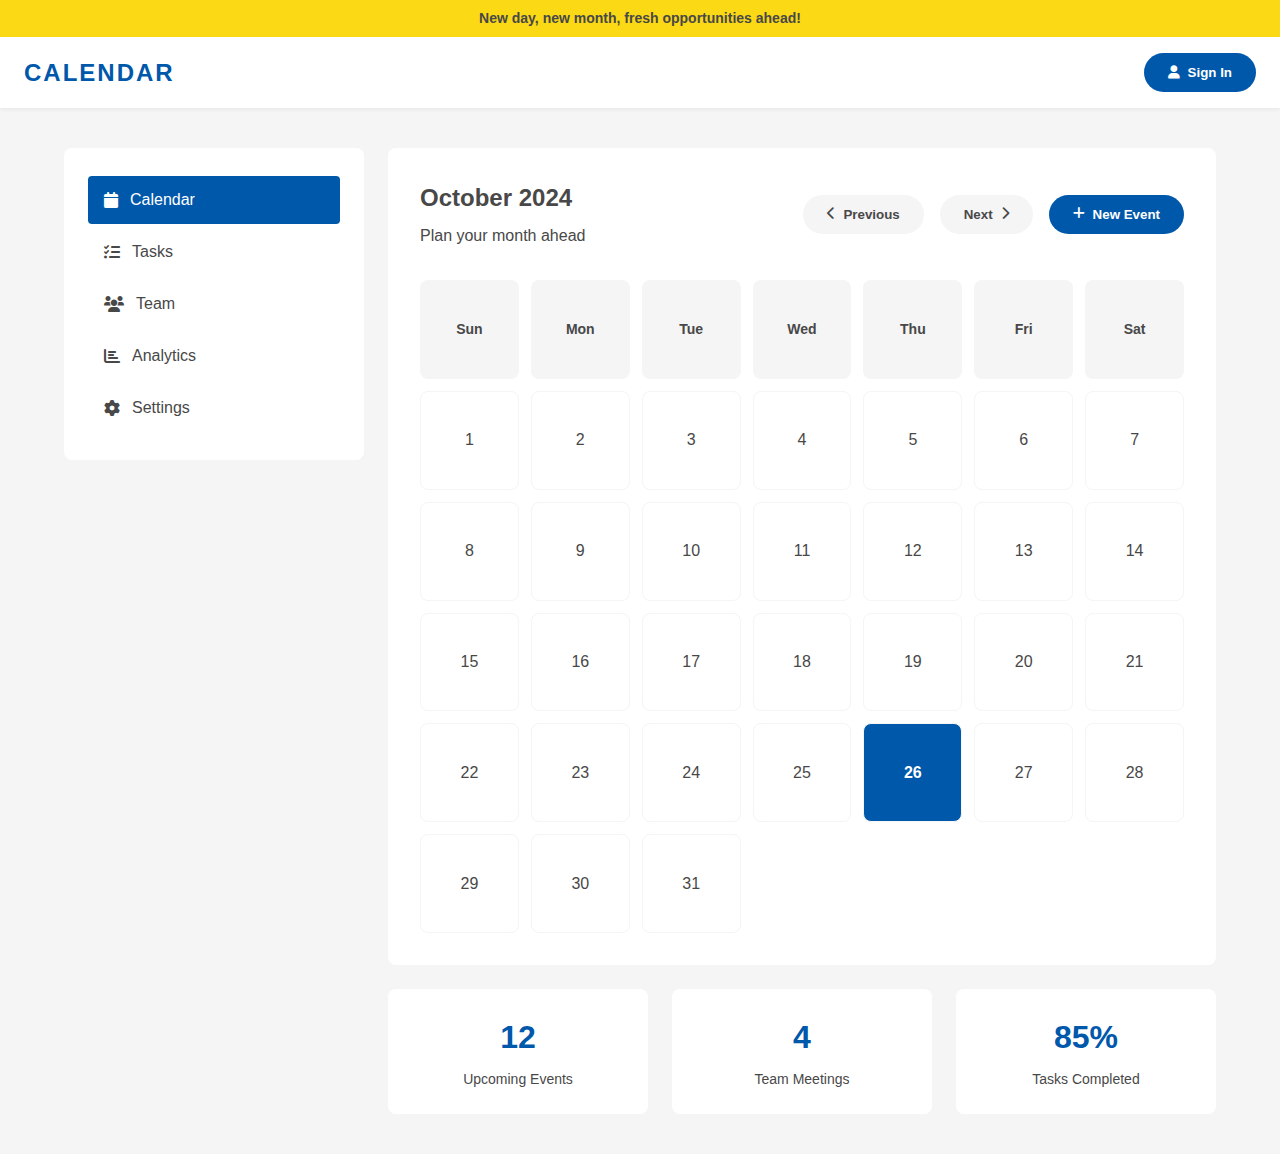
==== calenderApp/calender.html @ fe2eadf2 "add calender app" ====
<!DOCTYPE html>
<html lang="en">

<head>
    <meta charset="UTF-8">
    <meta name="viewport" content="width=device-width, initial-scale=1.0">
    <title>Calendar Dashboard</title>
    <link href="https://cdnjs.cloudflare.com/ajax/libs/font-awesome/6.0.0/css/all.min.css" rel="stylesheet">
    <style>
        * {
            margin: 0;
            padding: 0;
            box-sizing: border-box;
            font-family: 'Noto Sans', 'Helvetica Neue', Arial, sans-serif;
        }

        :root {
            --ikea-blue: #0058AB;
            --ikea-yellow: #FBD914;
            --ikea-gray: #F5F5F5;
            --ikea-dark: #111111;
            --ikea-text: #484848;
        }

        body {
            background-color: var(--ikea-gray);
            color: var(--ikea-text);
            line-height: 1.5;
        }

        .top-banner {
            background-color: var(--ikea-yellow);
            padding: 8px;
            text-align: center;
            font-size: 14px;
            font-weight: 700;
        }

        .navbar {
            background: white;
            padding: 16px 24px;
            display: flex;
            align-items: center;
            justify-content: space-between;
            box-shadow: 0 2px 4px rgba(0, 0, 0, 0.05);
        }

        .logo {
            color: var(--ikea-blue);
            font-size: 24px;
            font-weight: 800;
            text-transform: uppercase;
            letter-spacing: 2px;
        }

        .dashboard-container {
            max-width: 1200px;
            margin: 40px auto;
            padding: 0 24px;
        }

        .dashboard-grid {
            display: grid;
            grid-template-columns: 300px 1fr;
            gap: 24px;
        }

        .sidebar {
            background: white;
            border-radius: 8px;
            padding: 24px;
            height: fit-content;
        }

        .sidebar-menu {
            list-style: none;
        }

        .sidebar-menu li {
            padding: 12px 16px;
            margin: 4px 0;
            border-radius: 4px;
            cursor: pointer;
            display: flex;
            align-items: center;
            gap: 12px;
        }

        .sidebar-menu li:hover {
            background: var(--ikea-gray);
        }

        .sidebar-menu li.active {
            background: var(--ikea-blue);
            color: white;
        }

        .calendar-card {
            background: white;
            border-radius: 8px;
            padding: 32px;
        }

        .calendar-header {
            display: flex;
            justify-content: space-between;
            align-items: center;
            margin-bottom: 32px;
        }

        .calendar-title h1 {
            font-size: 24px;
            font-weight: 700;
            margin-bottom: 8px;
        }

        .calendar-controls {
            display: flex;
            gap: 16px;
        }

        .btn {
            padding: 12px 24px;
            border-radius: 24px;
            border: none;
            font-weight: 600;
            cursor: pointer;
            display: flex;
            align-items: center;
            gap: 8px;
            transition: all 0.2s ease;
        }

        .btn-primary {
            background: var(--ikea-blue);
            color: white;
        }

        .btn-secondary {
            background: var(--ikea-gray);
            color: var(--ikea-text);
        }

        .btn:hover {
            transform: translateY(-2px);
            box-shadow: 0 4px 12px rgba(0, 0, 0, 0.1);
        }

        .calendar-grid {
            display: grid;
            grid-template-columns: repeat(7, 1fr);
            gap: 12px;
        }

        .calendar-grid div {
            aspect-ratio: 1;
            display: flex;
            align-items: center;
            justify-content: center;
            border-radius: 8px;
            font-weight: 500;
            cursor: pointer;
            transition: all 0.2s ease;
        }

        .calendar-grid .header {
            background: var(--ikea-gray);
            font-size: 14px;
            font-weight: 600;
            color: var(--ikea-text);
        }

        .calendar-grid .day {
            background: white;
            border: 1px solid var(--ikea-gray);
        }

        .calendar-grid .day:hover {
            background: var(--ikea-gray);
            transform: translateY(-2px);
        }

        .calendar-grid .today {
            background: var(--ikea-blue);
            color: white;
            font-weight: 700;
        }

        .calendar-grid .has-event::after {
            content: '';
            position: absolute;
            bottom: 8px;
            width: 4px;
            height: 4px;
            background: var(--ikea-yellow);
            border-radius: 50%;
        }

        .stats-container {
            display: grid;
            grid-template-columns: repeat(3, 1fr);
            gap: 24px;
            margin-top: 24px;
        }

        .stat-card {
            background: white;
            border-radius: 8px;
            padding: 24px;
            text-align: center;
        }

        .stat-card h3 {
            font-size: 32px;
            font-weight: 700;
            color: var(--ikea-blue);
            margin-bottom: 8px;
        }

        .stat-card p {
            color: var(--ikea-text);
            font-size: 14px;
        }
    </style>
</head>

<body>
    <div class="top-banner">
        New day, new month, fresh opportunities ahead!
    </div>

    <nav class="navbar">
        <div class="logo">Calendar</div>
        <button class="btn btn-primary">
            <i class="fas fa-user"></i>
            Sign In
        </button>
    </nav>

    <div class="dashboard-container">
        <div class="dashboard-grid">
            <aside class="sidebar">
                <ul class="sidebar-menu">
                    <li class="active">
                        <i class="fas fa-calendar"></i>
                        Calendar
                    </li>
                    <li>
                        <i class="fas fa-tasks"></i>
                        Tasks
                    </li>
                    <li>
                        <i class="fas fa-users"></i>
                        Team
                    </li>
                    <li>
                        <i class="fas fa-chart-bar"></i>
                        Analytics
                    </li>
                    <li>
                        <i class="fas fa-cog"></i>
                        Settings
                    </li>
                </ul>
            </aside>

            <main>
                <div class="calendar-card">
                    <div class="calendar-header">
                        <div class="calendar-title">
                            <h1>October 2024</h1>
                            <p>Plan your month ahead</p>
                        </div>
                        <div class="calendar-controls">
                            <button class="btn btn-secondary" onclick="prevMonth()">
                                <i class="fas fa-chevron-left"></i>
                                Previous
                            </button>
                            <button class="btn btn-secondary" onclick="nextMonth()">
                                Next
                                <i class="fas fa-chevron-right"></i>
                            </button>
                            <button class="btn btn-primary" onclick="openGoogleCalendar()">
                                <i class="fas fa-plus"></i>
                                New Event
                            </button>
                        </div>
                    </div>

                    <div class="calendar-grid">
                        <div class="header">Sun</div>
                        <div class="header">Mon</div>
                        <div class="header">Tue</div>
                        <div class="header">Wed</div>
                        <div class="header">Thu</div>
                        <div class="header">Fri</div>
                        <div class="header">Sat</div>

                        <div class="day" onclick="openGoogleCalendar('2024-10-01')">1</div>
                        <div class="day" onclick="openGoogleCalendar('2024-10-02')">2</div>
                        <div class="day" onclick="openGoogleCalendar('2024-10-03')">3</div>
                        <div class="day" onclick="openGoogleCalendar('2024-10-04')">4</div>
                        <div class="day" onclick="openGoogleCalendar('2024-10-05')">5</div>
                        <div class="day" onclick="openGoogleCalendar('2024-10-06')">6</div>
                        <div class="day" onclick="openGoogleCalendar('2024-10-07')">7</div>
                        <div class="day" onclick="openGoogleCalendar('2024-10-08')">8</div>
                        <div class="day" onclick="openGoogleCalendar('2024-10-09')">9</div>
                        <div class="day" onclick="openGoogleCalendar('2024-10-10')">10</div>
                        <div class="day" onclick="openGoogleCalendar('2024-10-11')">11</div>
                        <div class="day" onclick="openGoogleCalendar('2024-10-12')">12</div>
                        <div class="day" onclick="openGoogleCalendar('2024-10-13')">13</div>
                        <div class="day" onclick="openGoogleCalendar('2024-10-14')">14</div>
                        <div class="day" onclick="openGoogleCalendar('2024-10-15')">15</div>
                        <div class="day" onclick="openGoogleCalendar('2024-10-16')">16</div>
                        <div class="day" onclick="openGoogleCalendar('2024-10-17')">17</div>
                        <div class="day" onclick="openGoogleCalendar('2024-10-18')">18</div>
                        <div class="day" onclick="openGoogleCalendar('2024-10-19')">19</div>
                        <div class="day" onclick="openGoogleCalendar('2024-10-20')">20</div>
                        <div class="day" onclick="openGoogleCalendar('2024-10-21')">21</div>
                        <div class="day" onclick="openGoogleCalendar('2024-10-22')">22</div>
                        <div class="day" onclick="openGoogleCalendar('2024-10-23')">23</div>
                        <div class="day" onclick="openGoogleCalendar('2024-10-24')">24</div>
                        <div class="day" onclick="openGoogleCalendar('2024-10-25')">25</div>
                        <div class="day today" onclick="openGoogleCalendar('2024-10-26')">26</div>
                        <div class="day" onclick="openGoogleCalendar('2024-10-27')">27</div>
                        <div class="day" onclick="openGoogleCalendar('2024-10-28')">28</div>
                        <div class="day" onclick="openGoogleCalendar('2024-10-29')">29</div>
                        <div class="day" onclick="openGoogleCalendar('2024-10-30')">30</div>
                        <div class="day" onclick="openGoogleCalendar('2024-10-31')">31</div>
                    </div>
                </div>

                <div class="stats-container">
                    <div class="stat-card">
                        <h3>12</h3>
                        <p>Upcoming Events</p>
                    </div>
                    <div class="stat-card">
                        <h3>4</h3>
                        <p>Team Meetings</p>
                    </div>
                    <div class="stat-card">
                        <h3>85%</h3>
                        <p>Tasks Completed</p>
                    </div>
                </div>
            </main>
        </div>
    </div>

    <script>
        function openGoogleCalendar(date) {
            const baseUrl = `https://calendar.google.com/calendar/render?action=TEMPLATE&dates=`;
            const endDate = new Date(date);
            endDate.setDate(endDate.getDate() + 1);
            const start = new Date(date).toISOString().replace(/-|:|\.\d\d\d/g, "");
            const end = endDate.toISOString().replace(/-|:|\.\d\d\d/g, "");
            const url = `${baseUrl}${start}/${end}&text=New%20Event`;
            window.open(url, '_blank');
        }

        function prevMonth() {
            // Logic to go to the previous month
            alert('Previous month clicked');
        }

        function nextMonth() {
            // Logic to go to the next month
            alert('Next month clicked');
        }
    </script>
</body>

</html>
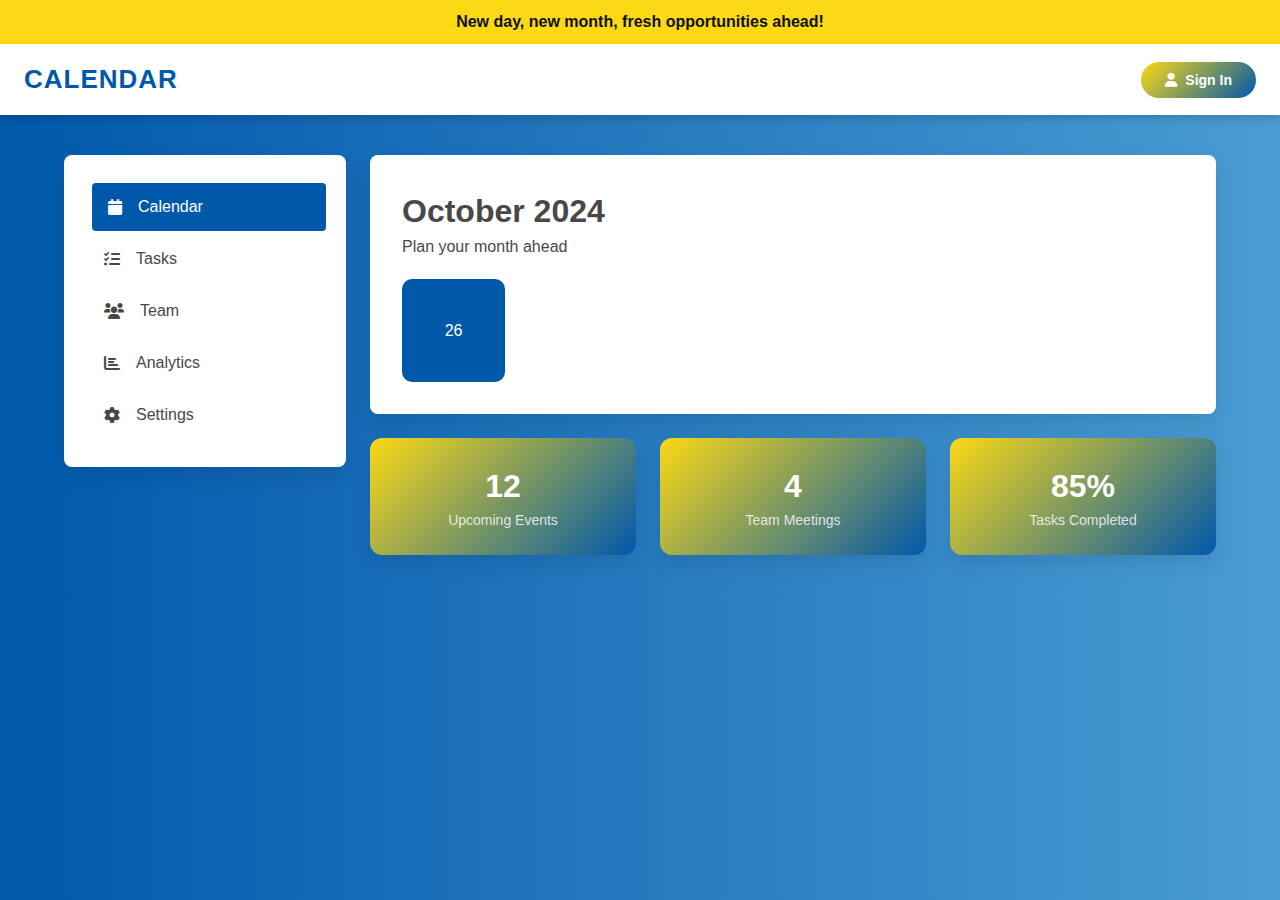
==== commit c783b11f: "Updated calender.html" ====
--- a/calenderApp/calender.html
+++ b/calenderApp/calender.html
@@ -1,6 +1,5 @@
 <!DOCTYPE html>
 <html lang="en">
-
 <head>
     <meta charset="UTF-8">
     <meta name="viewport" content="width=device-width, initial-scale=1.0">
@@ -20,20 +19,24 @@
             --ikea-gray: #F5F5F5;
             --ikea-dark: #111111;
             --ikea-text: #484848;
+            --bg-gradient: linear-gradient(to right, #0058AB, #4B9CD3);
+            --btn-gradient: linear-gradient(135deg, #FBD914, #0058AB);
         }
 
         body {
-            background-color: var(--ikea-gray);
+            background: var(--bg-gradient);
             color: var(--ikea-text);
             line-height: 1.5;
         }
 
         .top-banner {
             background-color: var(--ikea-yellow);
-            padding: 8px;
+            padding: 10px;
             text-align: center;
-            font-size: 14px;
+            font-size: 16px;
             font-weight: 700;
+            color: #111;
+            box-shadow: 0px 2px 10px rgba(0, 0, 0, 0.15);
         }
 
         .navbar {
@@ -42,15 +45,38 @@
             display: flex;
             align-items: center;
             justify-content: space-between;
-            box-shadow: 0 2px 4px rgba(0, 0, 0, 0.05);
+            box-shadow: 0 4px 8px rgba(0, 0, 0, 0.15);
+            position: sticky;
+            top: 0;
+            z-index: 1000;
         }
 
         .logo {
             color: var(--ikea-blue);
-            font-size: 24px;
+            font-size: 26px;
             font-weight: 800;
             text-transform: uppercase;
-            letter-spacing: 2px;
+            letter-spacing: 1px;
+        }
+
+        .btn {
+            padding: 10px 24px;
+            border-radius: 30px;
+            font-weight: 600;
+            font-size: 14px;
+            cursor: pointer;
+            display: flex;
+            align-items: center;
+            gap: 8px;
+            transition: all 0.2s ease;
+            background: var(--btn-gradient);
+            color: #fff;
+            border: none;
+        }
+
+        .btn:hover {
+            transform: translateY(-2px);
+            box-shadow: 0 4px 10px rgba(0, 0, 0, 0.2);
         }
 
         .dashboard-container {
@@ -61,19 +87,16 @@
 
         .dashboard-grid {
             display: grid;
-            grid-template-columns: 300px 1fr;
+            grid-template-columns: 1fr 3fr;
             gap: 24px;
         }
 
         .sidebar {
-            background: white;
+            background: #fff;
             border-radius: 8px;
             padding: 24px;
             height: fit-content;
-        }
-
-        .sidebar-menu {
-            list-style: none;
+            box-shadow: 0 8px 20px rgba(0, 0, 0, 0.1);
         }
 
         .sidebar-menu li {
@@ -83,73 +106,28 @@
             cursor: pointer;
             display: flex;
             align-items: center;
-            gap: 12px;
-        }
-
-        .sidebar-menu li:hover {
-            background: var(--ikea-gray);
-        }
-
-        .sidebar-menu li.active {
+            gap: 16px;
+            transition: background 0.3s ease, transform 0.2s ease;
+        }
+
+        .sidebar-menu li:hover, .sidebar-menu li.active {
             background: var(--ikea-blue);
-            color: white;
+            color: #fff;
+            transform: translateX(4px);
         }
 
         .calendar-card {
             background: white;
             border-radius: 8px;
             padding: 32px;
-        }
-
-        .calendar-header {
-            display: flex;
-            justify-content: space-between;
-            align-items: center;
-            margin-bottom: 32px;
-        }
-
-        .calendar-title h1 {
-            font-size: 24px;
-            font-weight: 700;
-            margin-bottom: 8px;
-        }
-
-        .calendar-controls {
-            display: flex;
-            gap: 16px;
-        }
-
-        .btn {
-            padding: 12px 24px;
-            border-radius: 24px;
-            border: none;
-            font-weight: 600;
-            cursor: pointer;
-            display: flex;
-            align-items: center;
-            gap: 8px;
-            transition: all 0.2s ease;
-        }
-
-        .btn-primary {
-            background: var(--ikea-blue);
-            color: white;
-        }
-
-        .btn-secondary {
-            background: var(--ikea-gray);
-            color: var(--ikea-text);
-        }
-
-        .btn:hover {
-            transform: translateY(-2px);
-            box-shadow: 0 4px 12px rgba(0, 0, 0, 0.1);
+            box-shadow: 0 8px 20px rgba(0, 0, 0, 0.1);
         }
 
         .calendar-grid {
             display: grid;
             grid-template-columns: repeat(7, 1fr);
-            gap: 12px;
+            gap: 10px;
+            margin-top: 20px;
         }
 
         .calendar-grid div {
@@ -157,69 +135,50 @@
             display: flex;
             align-items: center;
             justify-content: center;
-            border-radius: 8px;
+            border-radius: 10px;
             font-weight: 500;
             cursor: pointer;
-            transition: all 0.2s ease;
-        }
-
-        .calendar-grid .header {
-            background: var(--ikea-gray);
-            font-size: 14px;
-            font-weight: 600;
+            transition: transform 0.2s ease;
+            position: relative;
+            background: white;
             color: var(--ikea-text);
-        }
-
-        .calendar-grid .day {
-            background: white;
-            border: 1px solid var(--ikea-gray);
-        }
-
-        .calendar-grid .day:hover {
-            background: var(--ikea-gray);
-            transform: translateY(-2px);
         }
 
         .calendar-grid .today {
             background: var(--ikea-blue);
             color: white;
-            font-weight: 700;
-        }
-
-        .calendar-grid .has-event::after {
-            content: '';
-            position: absolute;
-            bottom: 8px;
-            width: 4px;
-            height: 4px;
+        }
+
+        .calendar-grid .day:hover {
             background: var(--ikea-yellow);
-            border-radius: 50%;
+            transform: scale(1.05);
         }
 
         .stats-container {
-            display: grid;
-            grid-template-columns: repeat(3, 1fr);
+            display: flex;
+            justify-content: space-between;
             gap: 24px;
             margin-top: 24px;
         }
 
         .stat-card {
-            background: white;
-            border-radius: 8px;
+            flex: 1;
+            background: var(--btn-gradient);
+            border-radius: 12px;
             padding: 24px;
+            color: #fff;
             text-align: center;
+            box-shadow: 0 8px 20px rgba(0, 0, 0, 0.1);
         }
 
         .stat-card h3 {
             font-size: 32px;
             font-weight: 700;
-            color: var(--ikea-blue);
-            margin-bottom: 8px;
         }
 
         .stat-card p {
-            color: var(--ikea-text);
             font-size: 14px;
+            color: rgba(255, 255, 255, 0.8);
         }
     </style>
 </head>
@@ -231,9 +190,8 @@
 
     <nav class="navbar">
         <div class="logo">Calendar</div>
-        <button class="btn btn-primary">
-            <i class="fas fa-user"></i>
-            Sign In
+        <button class="btn">
+            <i class="fas fa-user"></i> Sign In
         </button>
     </nav>
 
@@ -241,92 +199,23 @@
         <div class="dashboard-grid">
             <aside class="sidebar">
                 <ul class="sidebar-menu">
-                    <li class="active">
-                        <i class="fas fa-calendar"></i>
-                        Calendar
-                    </li>
-                    <li>
-                        <i class="fas fa-tasks"></i>
-                        Tasks
-                    </li>
-                    <li>
-                        <i class="fas fa-users"></i>
-                        Team
-                    </li>
-                    <li>
-                        <i class="fas fa-chart-bar"></i>
-                        Analytics
-                    </li>
-                    <li>
-                        <i class="fas fa-cog"></i>
-                        Settings
-                    </li>
+                    <li class="active"><i class="fas fa-calendar"></i> Calendar</li>
+                    <li><i class="fas fa-tasks"></i> Tasks</li>
+                    <li><i class="fas fa-users"></i> Team</li>
+                    <li><i class="fas fa-chart-bar"></i> Analytics</li>
+                    <li><i class="fas fa-cog"></i> Settings</li>
                 </ul>
             </aside>
 
             <main>
                 <div class="calendar-card">
                     <div class="calendar-header">
-                        <div class="calendar-title">
-                            <h1>October 2024</h1>
-                            <p>Plan your month ahead</p>
-                        </div>
-                        <div class="calendar-controls">
-                            <button class="btn btn-secondary" onclick="prevMonth()">
-                                <i class="fas fa-chevron-left"></i>
-                                Previous
-                            </button>
-                            <button class="btn btn-secondary" onclick="nextMonth()">
-                                Next
-                                <i class="fas fa-chevron-right"></i>
-                            </button>
-                            <button class="btn btn-primary" onclick="openGoogleCalendar()">
-                                <i class="fas fa-plus"></i>
-                                New Event
-                            </button>
-                        </div>
-                    </div>
-
+                        <h1>October 2024</h1>
+                        <p>Plan your month ahead</p>
+                    </div>
                     <div class="calendar-grid">
-                        <div class="header">Sun</div>
-                        <div class="header">Mon</div>
-                        <div class="header">Tue</div>
-                        <div class="header">Wed</div>
-                        <div class="header">Thu</div>
-                        <div class="header">Fri</div>
-                        <div class="header">Sat</div>
-
-                        <div class="day" onclick="openGoogleCalendar('2024-10-01')">1</div>
-                        <div class="day" onclick="openGoogleCalendar('2024-10-02')">2</div>
-                        <div class="day" onclick="openGoogleCalendar('2024-10-03')">3</div>
-                        <div class="day" onclick="openGoogleCalendar('2024-10-04')">4</div>
-                        <div class="day" onclick="openGoogleCalendar('2024-10-05')">5</div>
-                        <div class="day" onclick="openGoogleCalendar('2024-10-06')">6</div>
-                        <div class="day" onclick="openGoogleCalendar('2024-10-07')">7</div>
-                        <div class="day" onclick="openGoogleCalendar('2024-10-08')">8</div>
-                        <div class="day" onclick="openGoogleCalendar('2024-10-09')">9</div>
-                        <div class="day" onclick="openGoogleCalendar('2024-10-10')">10</div>
-                        <div class="day" onclick="openGoogleCalendar('2024-10-11')">11</div>
-                        <div class="day" onclick="openGoogleCalendar('2024-10-12')">12</div>
-                        <div class="day" onclick="openGoogleCalendar('2024-10-13')">13</div>
-                        <div class="day" onclick="openGoogleCalendar('2024-10-14')">14</div>
-                        <div class="day" onclick="openGoogleCalendar('2024-10-15')">15</div>
-                        <div class="day" onclick="openGoogleCalendar('2024-10-16')">16</div>
-                        <div class="day" onclick="openGoogleCalendar('2024-10-17')">17</div>
-                        <div class="day" onclick="openGoogleCalendar('2024-10-18')">18</div>
-                        <div class="day" onclick="openGoogleCalendar('2024-10-19')">19</div>
-                        <div class="day" onclick="openGoogleCalendar('2024-10-20')">20</div>
-                        <div class="day" onclick="openGoogleCalendar('2024-10-21')">21</div>
-                        <div class="day" onclick="openGoogleCalendar('2024-10-22')">22</div>
-                        <div class="day" onclick="openGoogleCalendar('2024-10-23')">23</div>
-                        <div class="day" onclick="openGoogleCalendar('2024-10-24')">24</div>
-                        <div class="day" onclick="openGoogleCalendar('2024-10-25')">25</div>
-                        <div class="day today" onclick="openGoogleCalendar('2024-10-26')">26</div>
-                        <div class="day" onclick="openGoogleCalendar('2024-10-27')">27</div>
-                        <div class="day" onclick="openGoogleCalendar('2024-10-28')">28</div>
-                        <div class="day" onclick="openGoogleCalendar('2024-10-29')">29</div>
-                        <div class="day" onclick="openGoogleCalendar('2024-10-30')">30</div>
-                        <div class="day" onclick="openGoogleCalendar('2024-10-31')">31</div>
+                        <div class="day today">26</div>
+                        <!-- Additional days here -->
                     </div>
                 </div>
 
@@ -347,28 +236,5 @@
             </main>
         </div>
     </div>
-
-    <script>
-        function openGoogleCalendar(date) {
-            const baseUrl = `https://calendar.google.com/calendar/render?action=TEMPLATE&dates=`;
-            const endDate = new Date(date);
-            endDate.setDate(endDate.getDate() + 1);
-            const start = new Date(date).toISOString().replace(/-|:|\.\d\d\d/g, "");
-            const end = endDate.toISOString().replace(/-|:|\.\d\d\d/g, "");
-            const url = `${baseUrl}${start}/${end}&text=New%20Event`;
-            window.open(url, '_blank');
-        }
-
-        function prevMonth() {
-            // Logic to go to the previous month
-            alert('Previous month clicked');
-        }
-
-        function nextMonth() {
-            // Logic to go to the next month
-            alert('Next month clicked');
-        }
-    </script>
 </body>
-
-</html>+</html>
